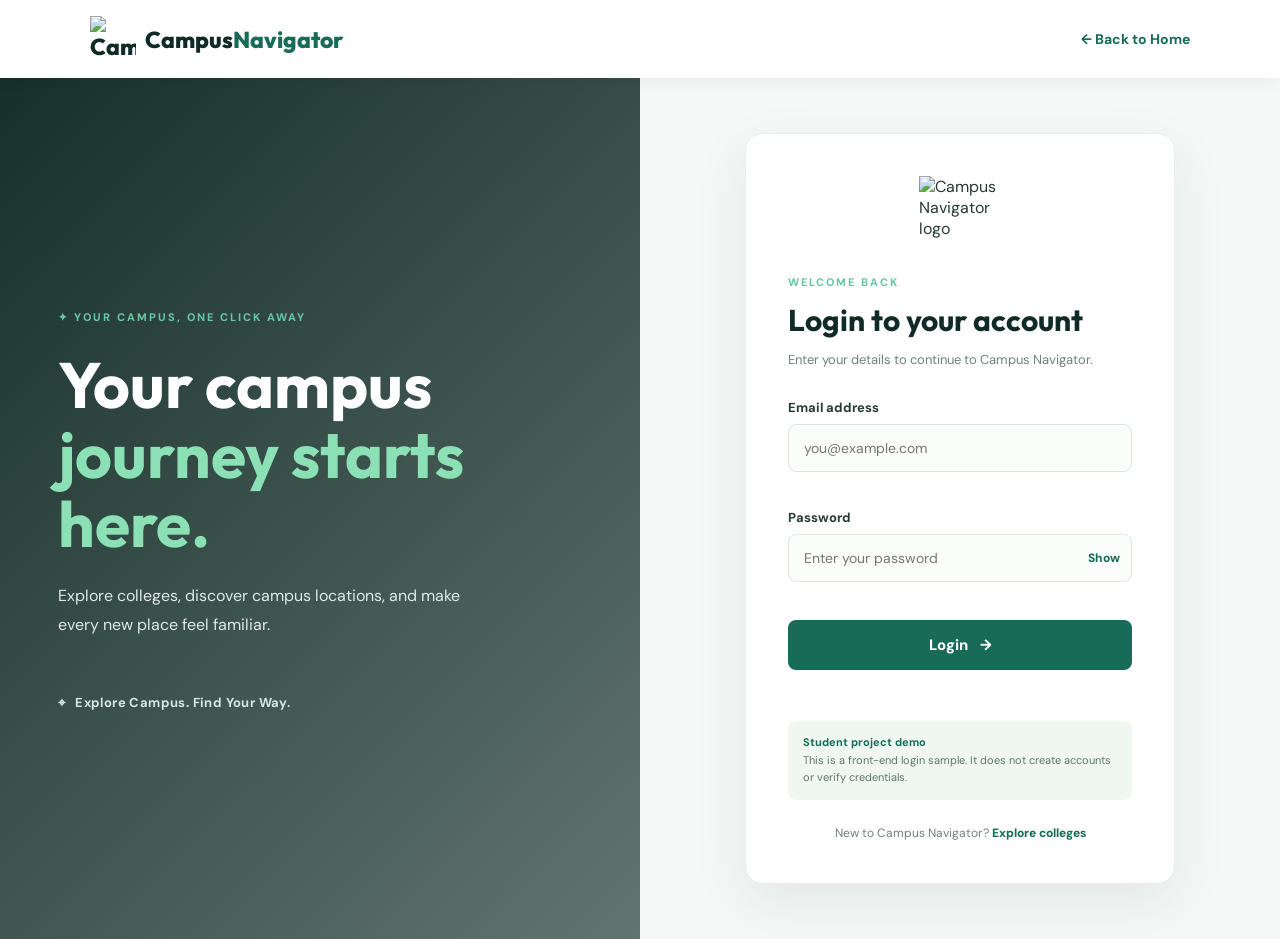
==== login.html @ 73bb23ab "Add files via upload" ====
<!DOCTYPE html>
<html lang="en">
<head>
  <meta charset="UTF-8">
  <meta name="viewport" content="width=device-width, initial-scale=1.0">
  <meta name="description" content="Sign in to the Campus Navigator demo.">
  <title>Login | Campus Navigator</title>
  <link rel="stylesheet" href="style.css">
  <link rel="preconnect" href="https://fonts.googleapis.com">
  <link rel="preconnect" href="https://fonts.gstatic.com" crossorigin>
  <link href="https://fonts.googleapis.com/css2?family=DM+Sans:wght@400;500;600;700;800&family=Outfit:wght@400;500;600;700;800&display=swap" rel="stylesheet">
</head>
<body class="login-page">
  <header class="navbar login-navbar">
    <a href="index.html" class="logo"><img class="brand-logo" src="images/campus-navigator-logo.png" alt="Campus Navigator logo"><span>Campus<span class="logo-highlight">Navigator</span></span></a>
    <a href="index.html" class="back-home">← Back to Home</a>
  </header>

  <main class="login-main">
    <section class="login-visual" aria-label="Campus Navigator introduction">
      <div class="login-visual-overlay"></div>
      <div class="login-visual-content">
        <span class="hero-tag">✦ YOUR CAMPUS, ONE CLICK AWAY</span>
        <h1>Your campus<br><span>journey starts here.</span></h1>
        <p>Explore colleges, discover campus locations, and make every new place feel familiar.</p>
        <div class="login-visual-note">⌖ &nbsp; Explore Campus. Find Your Way.</div>
      </div>
    </section>

    <section class="login-panel">
      <div class="login-card">
        <img class="login-card-logo" src="images/campus-navigator-logo.png" alt="Campus Navigator logo">
        <span class="eyebrow">WELCOME BACK</span>
        <h2>Login to your account</h2>
        <p class="login-subtitle">Enter your details to continue to Campus Navigator.</p>

        <form id="loginForm" novalidate>
          <label for="email">Email address</label>
          <input id="email" name="email" type="email" placeholder="you@example.com" autocomplete="email" required>
          <small class="field-error" id="emailError"></small>

          <label for="password">Password</label>
          <div class="password-wrap">
            <input id="password" name="password" type="password" placeholder="Enter your password" autocomplete="current-password" required minlength="6">
            <button type="button" id="togglePassword" class="password-toggle" aria-label="Show password">Show</button>
          </div>
          <small class="field-error" id="passwordError"></small>

          <button type="submit" class="login-submit">Login <span>→</span></button>
          <p class="login-message" id="loginMessage" role="status" aria-live="polite"></p>
        </form>

        <div class="login-demo-note"><strong>Student project demo</strong><br>This is a front-end login sample. It does not create accounts or verify credentials.</div>
        <p class="login-footer-text">New to Campus Navigator? <a href="index.html#colleges">Explore colleges</a></p>
      </div>
    </section>
  </main>
  <script src="login.js"></script>
</body>
</html>
---- style.css ----
:root{--primary:#176b57;--dark:#102b27;--accent:#d7f0df;--light:#f5f8f6;--text:#263b35;--muted:#71817a}
*{margin:0;padding:0;box-sizing:border-box}
html{scroll-behavior:smooth;scroll-padding-top:90px}
body{font-family:'DM Sans',sans-serif;color:var(--text);background:#fff}
a{text-decoration:none;color:inherit}button,input{font:inherit}
.navbar{height:78px;padding:0 8%;display:flex;align-items:center;justify-content:space-between;background:white;position:sticky;top:0;z-index:100;box-shadow:0 2px 18px rgba(0,0,0,.06)}
.logo{display:flex;align-items:center;gap:9px;font-family:'Outfit',sans-serif;font-size:23px;font-weight:800;color:var(--dark)}
.brand-logo{width:46px;height:46px;object-fit:contain;flex:0 0 auto}
.login-card-logo{display:block;width:82px;height:82px;object-fit:contain;margin:0 auto 12px}
.logo-highlight{color:var(--primary)}
.nav-links{display:flex;align-items:center;gap:32px;font-size:14px;font-weight:600}
.nav-links a:hover{color:var(--primary)}
.nav-button{padding:12px 19px;border-radius:8px;color:white!important;background:var(--primary)}
.menu-toggle{display:none;background:none;border:none;font-size:26px;cursor:pointer}
.hero{min-height:640px;display:flex;align-items:center;position:relative;padding:70px 10%;color:white;background:url("https://images.unsplash.com/photo-1562774053-701939374585?w=1800") center/cover no-repeat}
.hero-overlay{position:absolute;inset:0;background:linear-gradient(90deg,rgba(8,35,29,.94),rgba(8,35,29,.70),rgba(8,35,29,.12))}
.hero-content{position:relative;max-width:680px;animation:fadeUp 1s ease}
.hero-tag,.eyebrow{font-size:11px;letter-spacing:2px;font-weight:800;color:#68c7a2}
.hero h1{font-family:'Outfit',sans-serif;font-size:clamp(43px,6vw,76px);line-height:1.08;margin:25px 0}
.hero h1 span{color:#8ce0b6}
.hero-content>p{max-width:520px;line-height:1.8;font-size:17px;color:#e0e9e5}
.hero-buttons{display:flex;flex-wrap:wrap;gap:14px;margin-top:32px}
.primary-btn,.secondary-btn{display:inline-block;padding:15px 24px;border-radius:8px;font-size:14px;font-weight:700;transition:.3s}
.primary-btn{color:white;background:var(--primary)}
.primary-btn:hover{background:#0e4b3d;transform:translateY(-3px)}
.secondary-btn{color:white;border:1px solid rgba(255,255,255,.7)}
.secondary-btn:hover{background:white;color:var(--dark)}
.hero-stats{display:flex;flex-wrap:wrap;gap:45px;margin-top:60px}
.hero-stats div{display:flex;flex-direction:column;gap:5px}
.hero-stats strong{font-family:'Outfit',sans-serif;font-size:25px}
.hero-stats small{color:#d4dfd9;font-size:12px}
.search-section{padding:75px 20px;text-align:center;background:var(--light)}
.search-heading h2,.section-heading h2{font-family:'Outfit',sans-serif;font-size:clamp(27px,4vw,38px);color:var(--dark);margin:12px 0}
.search-heading p,.section-heading p{color:var(--muted);line-height:1.7}
.search-box{margin:30px auto 0;max-width:650px;background:white;padding:8px 10px 8px 20px;border-radius:12px;display:flex;align-items:center;gap:12px;box-shadow:0 8px 30px rgba(0,0,0,.07)}
.search-box span{font-size:29px;color:var(--primary)}
.search-box input{flex:1;min-width:0;padding:12px 0;border:none;outline:none;font-size:14px}
.search-box button{padding:13px 23px;border:none;border-radius:8px;background:var(--primary);color:white;cursor:pointer}
.search-box button:hover{background:var(--dark)}
.colleges-section{padding:90px 8%}
.section-heading{display:flex;justify-content:space-between;align-items:end;gap:20px;margin-bottom:35px}
.view-all{color:var(--primary);font-weight:700;font-size:14px}
.college-grid{display:grid;grid-template-columns:repeat(3,1fr);gap:25px}
.college-card{border:1px solid #e9efeb;border-radius:15px;overflow:hidden;background:white;transition:.3s}
.college-card:hover{transform:translateY(-8px);box-shadow:0 15px 35px rgba(20,60,45,.12)}
.college-image{height:220px;position:relative;overflow:hidden}
.college-image img{width:100%;height:100%;object-fit:cover;transition:.5s}
.college-card:hover img{transform:scale(1.07)}
.college-label{position:absolute;top:15px;left:15px;background:#d7f0df;color:#176b57;padding:7px 12px;border-radius:5px;font-size:10px;font-weight:800}
.college-info{padding:23px}
.college-type{font-size:10px;color:var(--primary);font-weight:800;letter-spacing:1px}
.college-info h3{font-family:'Outfit',sans-serif;font-size:20px;margin:12px 0}
.college-info p{font-size:13px;color:var(--muted);margin-bottom:20px}
.card-link{color:var(--primary);font-weight:700;font-size:13px}
.card-link:hover{text-decoration:underline}
.no-results{padding:30px;text-align:center;color:var(--muted)}
.features-section{padding:90px 8%;background:var(--light)}
.centered{text-align:center;display:block;margin-bottom:45px}
.feature-grid{display:grid;grid-template-columns:repeat(4,1fr);gap:20px}
.feature-card{padding:32px 22px;border-radius:13px;background:white;border:1px solid #e7eee9;transition:.3s}
.feature-card:hover{transform:translateY(-7px);border-color:#9dcdb5}
.feature-icon{height:55px;width:55px;display:grid;place-items:center;border-radius:12px;background:var(--accent);font-size:26px;margin-bottom:20px}
.feature-card h3{font-family:'Outfit',sans-serif;margin-bottom:12px;font-size:18px}
.feature-card p{color:var(--muted);line-height:1.7;font-size:13px}
.about-section{padding:100px 9%;display:grid;grid-template-columns:1fr 1fr;align-items:center;gap:65px}
.about-image img{width:100%;height:420px;object-fit:cover;border-radius:18px}
.about-content h2{font-family:'Outfit',sans-serif;font-size:clamp(30px,4vw,43px);line-height:1.2;color:var(--dark);margin:18px 0}
.about-content p{color:var(--muted);line-height:1.9;font-size:14px;margin-bottom:15px}
.about-content .primary-btn{margin-top:15px}
.cta-section{padding:85px 20px;text-align:center;color:white;background:linear-gradient(120deg,#103e32,#176b57)}
.cta-section h2{font-family:'Outfit',sans-serif;font-size:clamp(32px,5vw,48px);margin:15px 0}
.cta-section p{color:#d4e7dc;margin-bottom:30px}
.cta-section .primary-btn{background:white;color:var(--primary)}
.footer{padding:45px 8% 20px;text-align:center;background:#0c2520;color:white}
.footer-logo{justify-content:center;color:white}
.footer-logo .logo-highlight{color:#8ce0b6}
.footer>p{margin:18px 0 30px;color:#b5c8bf;font-size:13px}
.footer-bottom{border-top:1px solid #355047;padding-top:20px;color:#a8bbb1;font-size:12px}
@keyframes fadeUp{from{opacity:0;transform:translateY(25px)}to{opacity:1;transform:translateY(0)}}
@media(max-width:950px){.navbar{padding:0 5%}.nav-links{gap:17px}.college-grid{grid-template-columns:repeat(2,1fr)}.feature-grid{grid-template-columns:repeat(2,1fr)}}
@media(max-width:700px){.navbar{height:70px}.logo{font-size:19px}.brand-logo{width:40px;height:40px}.menu-toggle{display:block}.nav-links{display:none;position:absolute;top:70px;left:0;width:100%;background:white;padding:25px;flex-direction:column;align-items:stretch;gap:22px;box-shadow:0 12px 20px rgba(0,0,0,.08)}.nav-links.active{display:flex}.nav-button{text-align:center}.hero{min-height:620px;padding:65px 7%;background-position:center}.hero-overlay{background:rgba(8,35,29,.82)}.hero h1{font-size:46px}.hero-stats{gap:22px;margin-top:40px}.hero-stats strong{font-size:21px}.section-heading{align-items:start;flex-direction:column}.college-grid,.feature-grid{grid-template-columns:1fr}.college-image{height:230px}.about-section{grid-template-columns:1fr;padding:65px 7%;gap:30px}.about-image img{height:280px}.search-box{padding-left:12px}.search-box button{padding:13px 15px}}
@media(max-width:380px){.hero h1{font-size:39px}.hero-stats{gap:15px}.search-box input{font-size:12px}}

/* COLLEGE CARD ACTIONS */
.card-actions {
  display: flex;
  flex-wrap: wrap;
  gap: 18px;
  align-items: center;
}
.card-actions .card-link {
  display: inline-block;
}
.college-image img {
  background: #e8efeb;
}


/* LOGIN PAGE */
.login-page{min-height:100vh;background:#f5f8f6}
.login-navbar{height:78px;padding:0 7%;background:#fff;position:relative}
.back-home{font-size:14px;font-weight:700;color:var(--primary)}
.back-home:hover{text-decoration:underline}
.login-main{min-height:calc(100vh - 78px);display:grid;grid-template-columns:1fr 1fr}
.login-visual{min-height:650px;position:relative;display:flex;align-items:center;padding:9%;color:#fff;background:url("https://media.assettype.com/freepressjournal/2024-01/7aec00bf-9f2e-4cdf-ba97-b61dc80d2831/WhatsApp_Image_2024_01_02_at_4_59_20_PM.jpeg?width=1200") center/cover no-repeat}
.login-visual-overlay{position:absolute;inset:0;background:linear-gradient(135deg,rgba(8,35,29,.94),rgba(8,35,29,.62))}
.login-visual-content{position:relative;max-width:520px}
.login-visual-content h1{font-family:'Outfit',sans-serif;font-size:clamp(42px,5vw,65px);line-height:1.08;margin:24px 0}
.login-visual-content h1 span{color:#8ce0b6}
.login-visual-content p{max-width:430px;color:#e0e9e5;font-size:16px;line-height:1.8}
.login-visual-note{margin-top:55px;color:#d5e7de;font-size:13px;font-weight:700;letter-spacing:.4px}
.login-panel{display:grid;place-items:center;padding:55px 25px}
.login-card{width:min(100%,430px);background:#fff;padding:42px;border:1px solid #e7eee9;border-radius:18px;box-shadow:0 18px 55px rgba(16,43,39,.08)}
.login-card-icon{width:52px;height:52px;display:grid;place-items:center;border-radius:15px;background:var(--accent);color:var(--primary);font-size:36px;margin-bottom:25px}
.login-card h2{font-family:'Outfit',sans-serif;color:var(--dark);font-size:30px;margin:10px 0}
.login-subtitle{color:var(--muted);font-size:13px;line-height:1.7;margin-bottom:28px}
.login-card form label{display:block;color:var(--text);font-size:13px;font-weight:700;margin:17px 0 8px}
.login-card form input{width:100%;padding:14px 15px;border:1px solid #dce7e0;border-radius:8px;outline:none;font:inherit;font-size:14px;background:#fbfdfb}
.login-card form input:focus{border-color:var(--primary);box-shadow:0 0 0 3px rgba(23,107,87,.1)}
.password-wrap{position:relative}
.password-wrap input{padding-right:65px!important}
.password-toggle{position:absolute;right:12px;top:50%;transform:translateY(-50%);border:0;background:transparent;color:var(--primary);font-size:12px;font-weight:800;cursor:pointer}
.field-error{display:block;min-height:15px;color:#bd3434;font-size:11px;margin-top:5px}
.login-submit{width:100%;display:flex;justify-content:center;align-items:center;gap:12px;margin-top:18px;padding:15px;border:0;border-radius:8px;background:var(--primary);color:white;font-size:15px;font-weight:800;cursor:pointer;transition:.2s}
.login-submit:hover{background:var(--dark);transform:translateY(-2px)}
.login-message{min-height:20px;margin-top:13px;text-align:center;color:var(--primary);font-size:12px;line-height:1.5}
.login-demo-note{margin-top:18px;padding:13px 15px;border-radius:8px;background:#f0f7f2;color:#61756b;font-size:11px;line-height:1.6}
.login-demo-note strong{color:var(--primary)}
.login-footer-text{text-align:center;margin-top:25px;color:var(--muted);font-size:12px}
.login-footer-text a{color:var(--primary);font-weight:800}
@media(max-width:800px){.login-main{grid-template-columns:1fr}.login-visual{min-height:300px;padding:55px 8%}.login-visual-content h1{font-size:43px;margin:16px 0}.login-visual-note{margin-top:25px}.login-panel{padding:40px 18px}}
@media(max-width:480px){.login-navbar{height:70px;padding:0 5%}.back-home{font-size:12px}.login-card{padding:28px 22px}.login-card h2{font-size:26px}.login-visual{min-height:270px}.login-visual-content h1{font-size:38px}}
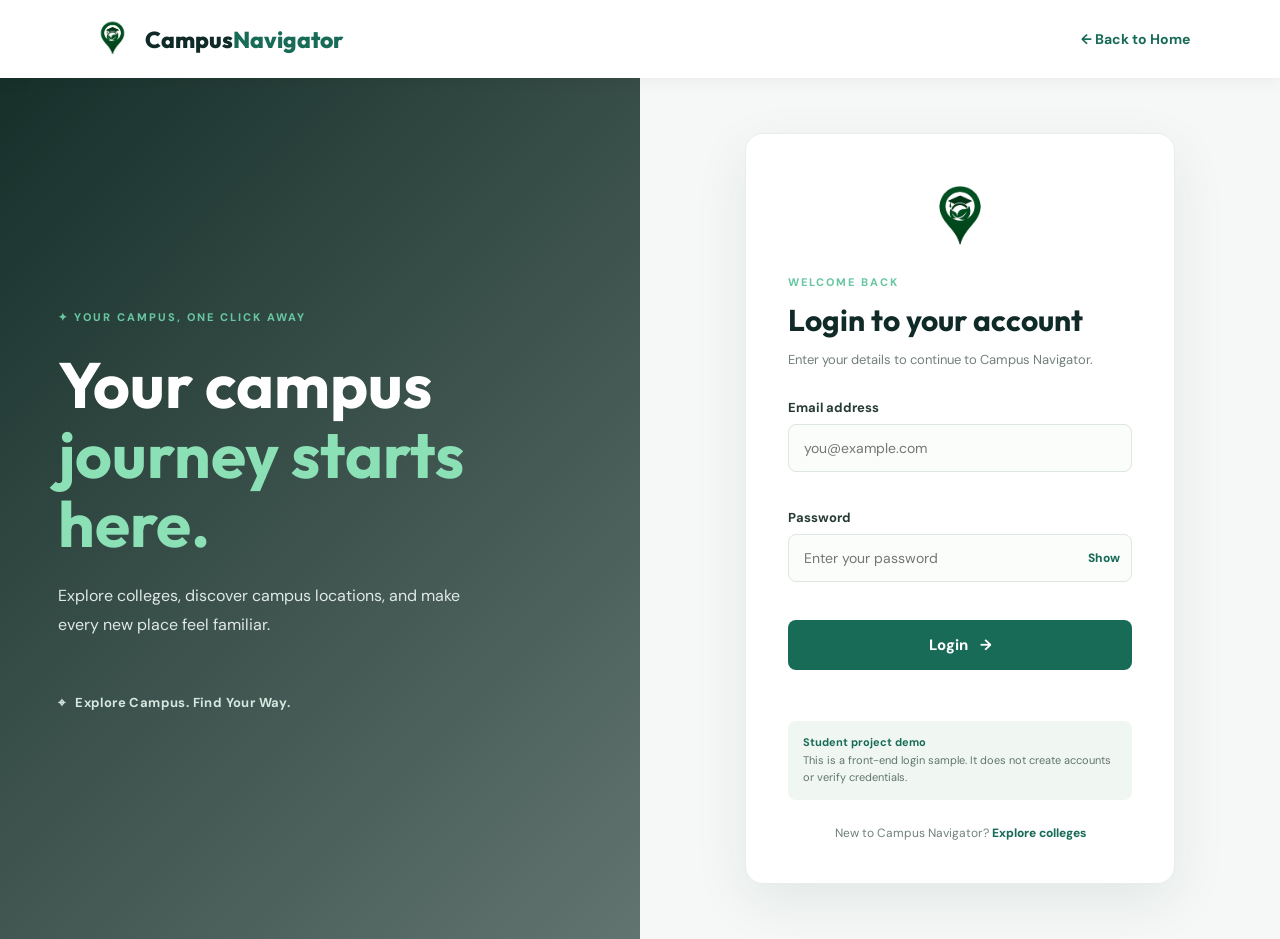
==== commit c8131aa0: "Update login.html" ====
--- a/login.html
+++ b/login.html
@@ -12,7 +12,7 @@
 </head>
 <body class="login-page">
   <header class="navbar login-navbar">
-    <a href="index.html" class="logo"><img class="brand-logo" src="images/campus-navigator-logo.png" alt="Campus Navigator logo"><span>Campus<span class="logo-highlight">Navigator</span></span></a>
+    <a href="index.html" class="logo"><img class="brand-logo" src="campus-navigator-logo.png" alt="Campus Navigator logo"><span>Campus<span class="logo-highlight">Navigator</span></span></a>
     <a href="index.html" class="back-home">← Back to Home</a>
   </header>
 
@@ -29,7 +29,7 @@
 
     <section class="login-panel">
       <div class="login-card">
-        <img class="login-card-logo" src="images/campus-navigator-logo.png" alt="Campus Navigator logo">
+        <img class="login-card-logo" src="campus-navigator-logo.png" alt="Campus Navigator logo">
         <span class="eyebrow">WELCOME BACK</span>
         <h2>Login to your account</h2>
         <p class="login-subtitle">Enter your details to continue to Campus Navigator.</p>
